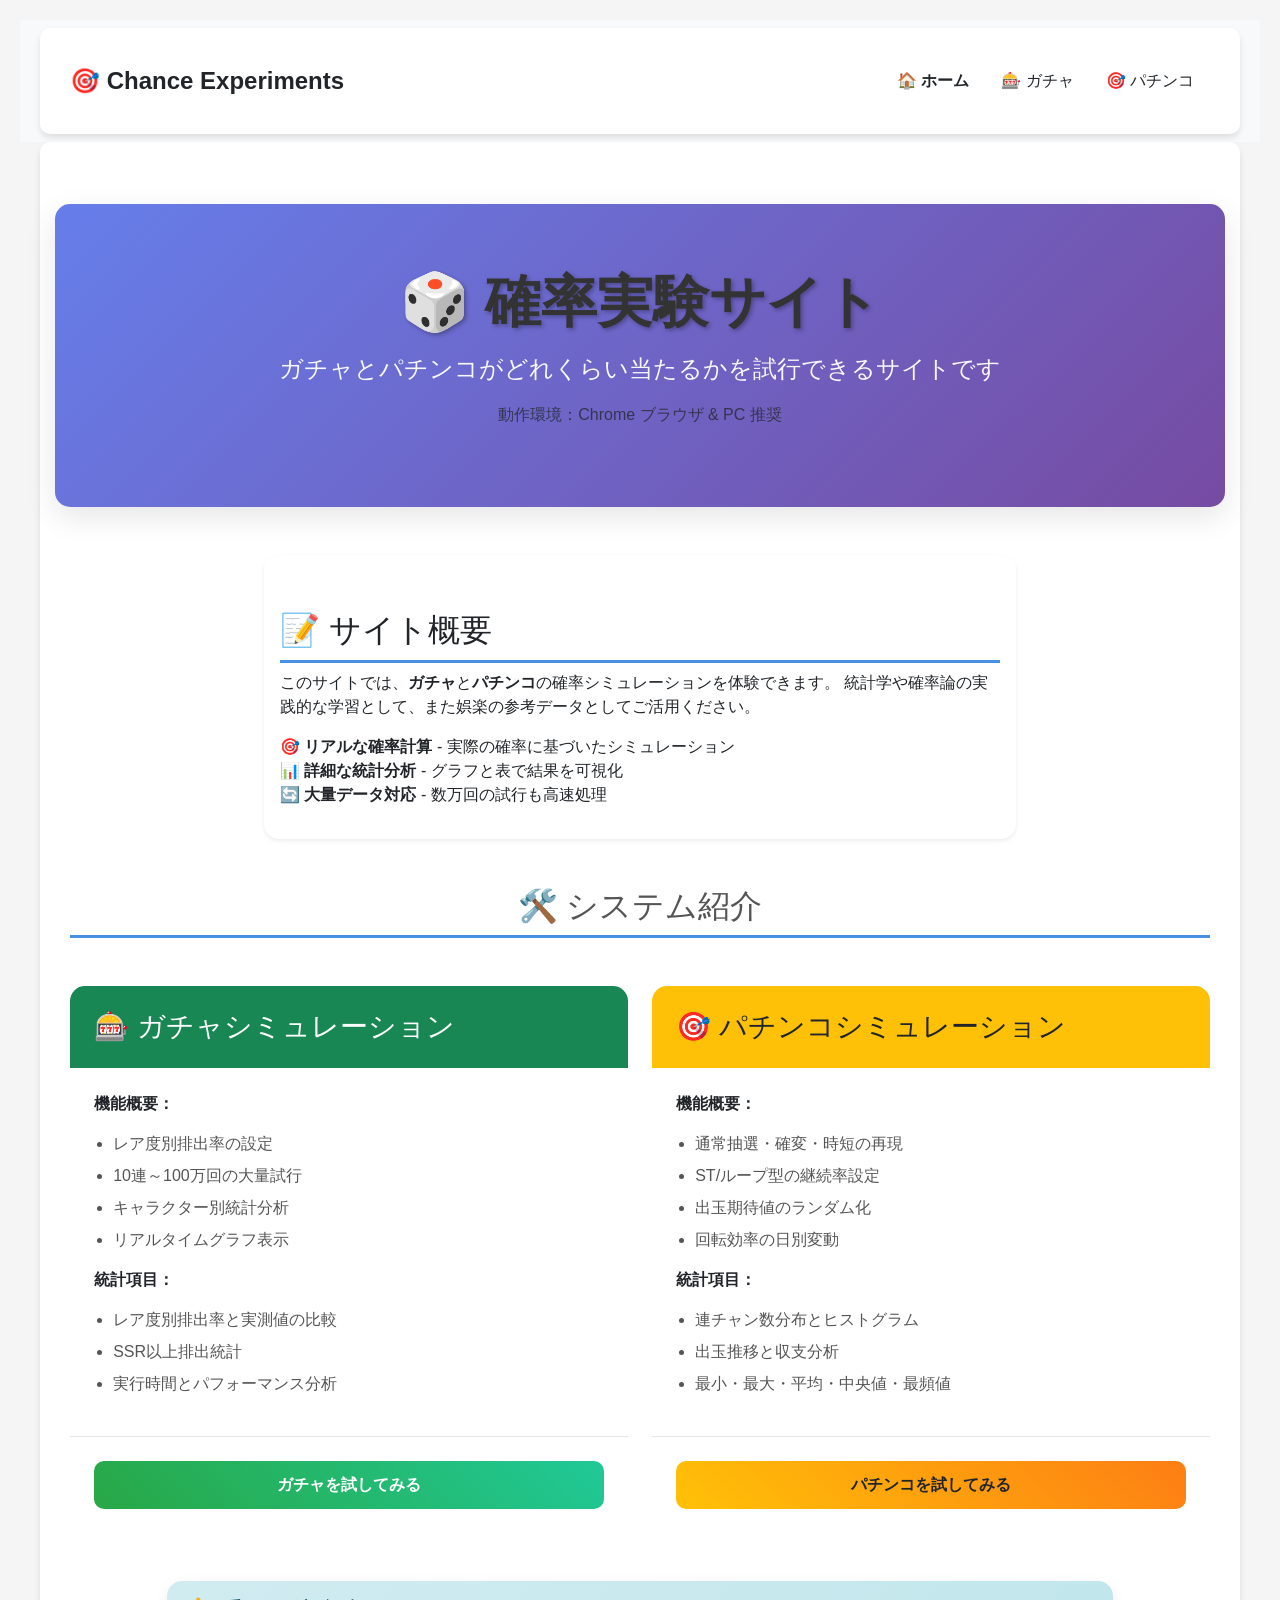
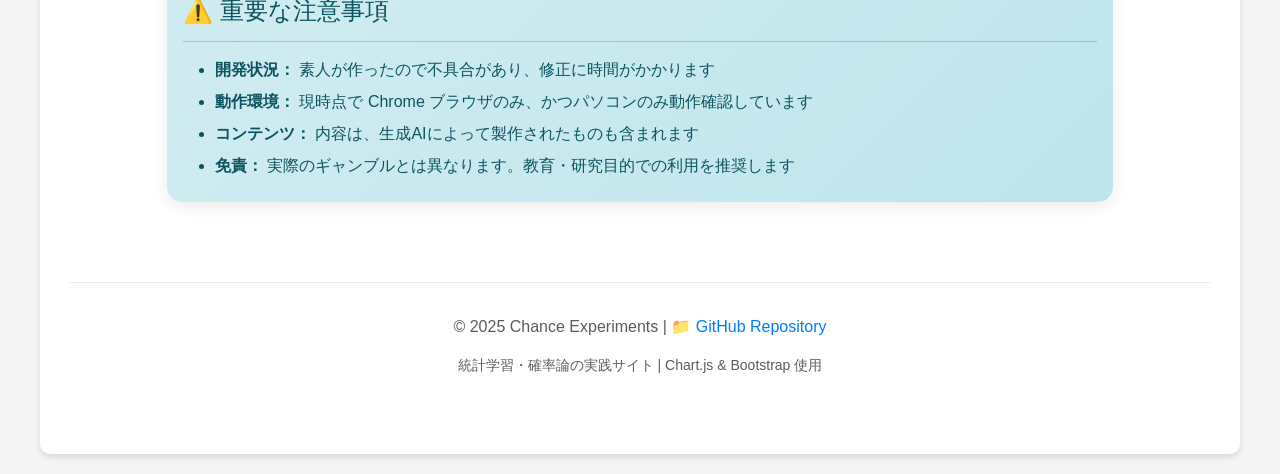
==== docs/html/home.html @ 601f9fd5 "いったん完成 ガチャ、パチンコのシステムのとりあえずの完成" ====
<!DOCTYPE html>
<html lang="ja">
<head>
    <meta charset="UTF-8">
    <meta name="viewport" content="width=device-width, initial-scale=1.0">
    <title>確率実験サイト - Chance Experiments</title>
    <link href="https://cdn.jsdelivr.net/npm/bootstrap@5.3.0/dist/css/bootstrap.min.css" rel="stylesheet">
    <link rel="stylesheet" href="../css/home.css">
    <link rel="stylesheet" href="../css/gacha.css">
</head>
<body>
    <!-- 統一ヘッダーの読み込み -->
    <div id="header-placeholder"></div>
    
    <script>
        // ヘッダーを動的に読み込み
        fetch('header.html')
            .then(response => response.text())
            .then(data => {
                document.getElementById('header-placeholder').innerHTML = data;
                // 現在のページにactiveクラスを追加
                const currentPage = 'home.html';
                const links = document.querySelectorAll('.nav-link');
                links.forEach(link => {
                    if (link.getAttribute('href') === currentPage) {
                        link.classList.add('active');
                        link.style.fontWeight = 'bold';
                    }
                });
            });
    </script>

    <div class="container">
        <!-- ヒーローセクション -->
        <div class="hero-section">
            <h1 class="display-4">🎲 確率実験サイト</h1>
            <p class="lead">ガチャとパチンコがどれくらい当たるかを試行できるサイトです</p>
            <p class="text-muted">動作環境：Chrome ブラウザ & PC 推奨</p>
        </div>

        <!-- 要旨セクション -->
        <div class="summary-section">
            <div class="row">
                <div class="col-md-8 mx-auto">
                    <div class="card shadow-sm">
                        <div class="card-body">
                            <h2 class="card-title">📝 サイト概要</h2>
                            <p class="card-text">
                                このサイトでは、<strong>ガチャ</strong>と<strong>パチンコ</strong>の確率シミュレーションを体験できます。
                                統計学や確率論の実践的な学習として、また娯楽の参考データとしてご活用ください。
                            </p>
                            <ul class="list-unstyled">
                                <li>🎯 <strong>リアルな確率計算</strong> - 実際の確率に基づいたシミュレーション</li>
                                <li>📊 <strong>詳細な統計分析</strong> - グラフと表で結果を可視化</li>
                                <li>🔄 <strong>大量データ対応</strong> - 数万回の試行も高速処理</li>
                            </ul>
                        </div>
                    </div>
                </div>
            </div>
        </div>

        <!-- システム説明セクション -->
        <div class="systems-section">
            <h2 class="text-center mb-5">🛠️ システム紹介</h2>
            <div class="row g-4">
                <!-- ガチャシステム -->
                <div class="col-md-6">
                    <div class="card h-100 system-card">
                        <div class="card-header bg-success text-white">
                            <h3 class="card-title mb-0">🎰 ガチャシミュレーション</h3>
                        </div>
                        <div class="card-body">
                            <p><strong>機能概要：</strong></p>
                            <ul>
                                <li>レア度別排出率の設定</li>
                                <li>10連～100万回の大量試行</li>
                                <li>キャラクター別統計分析</li>
                                <li>リアルタイムグラフ表示</li>
                            </ul>
                            <p><strong>統計項目：</strong></p>
                            <ul>
                                <li>レア度別排出率と実測値の比較</li>
                                <li>SSR以上排出統計</li>
                                <li>実行時間とパフォーマンス分析</li>
                            </ul>
                        </div>
                        <div class="card-footer">
                            <a href="gacha.html" class="btn btn-success w-100">ガチャを試してみる</a>
                        </div>
                    </div>
                </div>

                <!-- パチンコシステム -->
                <div class="col-md-6">
                    <div class="card h-100 system-card">
                        <div class="card-header bg-warning text-dark">
                            <h3 class="card-title mb-0">🎯 パチンコシミュレーション</h3>
                        </div>
                        <div class="card-body">
                            <p><strong>機能概要：</strong></p>
                            <ul>
                                <li>通常抽選・確変・時短の再現</li>
                                <li>ST/ループ型の継続率設定</li>
                                <li>出玉期待値のランダム化</li>
                                <li>回転効率の日別変動</li>
                            </ul>
                            <p><strong>統計項目：</strong></p>
                            <ul>
                                <li>連チャン数分布とヒストグラム</li>
                                <li>出玉推移と収支分析</li>
                                <li>最小・最大・平均・中央値・最頻値</li>
                            </ul>
                        </div>
                        <div class="card-footer">
                            <a href="pachinko.html" class="btn btn-warning w-100">パチンコを試してみる</a>
                        </div>
                    </div>
                </div>
            </div>
        </div>

        <!-- 注意事項セクション -->
        <div class="notice-section">
            <div class="row">
                <div class="col-md-10 mx-auto">
                    <div class="alert alert-info">
                        <h4 class="alert-heading">⚠️ 重要な注意事項</h4>
                        <hr>
                        <ul class="mb-0">
                            <li><strong>開発状況：</strong> 素人が作ったので不具合があり、修正に時間がかかります</li>
                            <li><strong>動作環境：</strong> 現時点で Chrome ブラウザのみ、かつパソコンのみ動作確認しています</li>
                            <li><strong>コンテンツ：</strong> 内容は、生成AIによって製作されたものも含まれます</li>
                            <li><strong>免責：</strong> 実際のギャンブルとは異なります。教育・研究目的での利用を推奨します</li>
                        </ul>
                    </div>
                </div>
            </div>
        </div>

        <!-- フッター -->
        <footer class="footer-section">
            <div class="text-center">
                <p class="text-muted">
                    &copy; 2025 Chance Experiments | 
                    <a href="https://github.com/86-an/chance-experiments" target="_blank" class="text-decoration-none">
                        📁 GitHub Repository
                    </a>
                </p>
                <p class="small text-muted">
                    統計学習・確率論の実践サイト | Chart.js & Bootstrap 使用
                </p>
            </div>
        </footer>
    </div>

    <script src="https://cdn.jsdelivr.net/npm/bootstrap@5.3.0/dist/js/bootstrap.bundle.min.js"></script>
</body>
</html>
---- docs/css/home.css ----
/* Home Page Specific Styles */

/* ヒーローセクション */
.hero-section {
    background: linear-gradient(135deg, #667eea 0%, #764ba2 100%);
    color: white;
    text-align: center;
    padding: 4rem 2rem;
    margin: 2rem -15px;
    border-radius: 15px;
    box-shadow: 0 10px 30px rgba(0, 0, 0, 0.1);
}

.hero-section .display-4 {
    font-weight: 700;
    margin-bottom: 1rem;
    text-shadow: 2px 2px 4px rgba(0, 0, 0, 0.3);
}

.hero-section .lead {
    font-size: 1.5rem;
    margin-bottom: 1rem;
    opacity: 0.95;
}

/* セクション共通スタイル */
.summary-section,
.systems-section,
.notice-section {
    margin: 3rem 0;
}

.summary-section .card {
    border: none;
    border-radius: 15px;
    transition: transform 0.3s ease, box-shadow 0.3s ease;
}

.summary-section .card:hover {
    transform: translateY(-5px);
    box-shadow: 0 15px 35px rgba(0, 0, 0, 0.1);
}

/* システムカード */
.system-card {
    border: none;
    border-radius: 15px;
    transition: transform 0.3s ease, box-shadow 0.3s ease;
    overflow: hidden;
}

.system-card:hover {
    transform: translateY(-8px);
    box-shadow: 0 20px 40px rgba(0, 0, 0, 0.15);
}

.system-card .card-header {
    border-bottom: none;
    padding: 1.5rem;
    font-weight: 600;
}

.system-card .card-body {
    padding: 1.5rem;
}

.system-card .card-body ul {
    padding-left: 1.2rem;
}

.system-card .card-body li {
    margin-bottom: 0.5rem;
    color: #555;
}

.system-card .card-footer {
    background: transparent;
    border-top: 1px solid rgba(0, 0, 0, 0.1);
    padding: 1.5rem;
}

/* ボタンスタイル */
.btn {
    border-radius: 10px;
    font-weight: 600;
    padding: 0.75rem 1.5rem;
    transition: all 0.3s ease;
    text-transform: none;
}

.btn:hover {
    transform: translateY(-2px);
    box-shadow: 0 8px 20px rgba(0, 0, 0, 0.2);
}

.btn-success {
    background: linear-gradient(45deg, #28a745, #20c997);
    border: none;
}

.btn-warning {
    background: linear-gradient(45deg, #ffc107, #fd7e14);
    border: none;
    color: #212529;
}

/* 注意事項セクション */
.notice-section .alert {
    border: none;
    border-radius: 15px;
    box-shadow: 0 5px 15px rgba(0, 0, 0, 0.08);
}

.notice-section .alert-info {
    background: linear-gradient(135deg, #d1ecf1, #bee5eb);
    color: #0c5460;
}

.notice-section .alert ul li {
    margin-bottom: 0.5rem;
}

/* フッター */
.footer-section {
    margin-top: 4rem;
    padding: 2rem 0;
    border-top: 1px solid #e9ecef;
}

.footer-section a {
    color: #007bff;
    transition: color 0.3s ease;
}

.footer-section a:hover {
    color: #0056b3;
}

/* ナビゲーション */
.navbar-brand {
    font-weight: 700;
    font-size: 1.5rem;
}

.navbar-nav .nav-link {
    font-weight: 500;
    margin: 0 0.5rem;
    border-radius: 8px;
    transition: background-color 0.3s ease;
}

.navbar-nav .nav-link:hover {
    background-color: rgba(255, 255, 255, 0.1);
}

/* レスポンシブ対応 */
@media (max-width: 768px) {
    .hero-section {
        padding: 2rem 1rem;
        margin: 1rem -15px;
    }
    
    .hero-section .display-4 {
        font-size: 2rem;
    }
    
    .hero-section .lead {
        font-size: 1.2rem;
    }
    
    .system-card .card-body {
        padding: 1rem;
    }
    
    .systems-section,
    .summary-section,
    .notice-section {
        margin: 2rem 0;
    }
}

/* アニメーション */
@keyframes fadeInUp {
    from {
        opacity: 0;
        transform: translateY(30px);
    }
    to {
        opacity: 1;
        transform: translateY(0);
    }
}

.summary-section,
.systems-section,
.notice-section {
    animation: fadeInUp 0.6s ease-out;
}

/* カスタムスクロールバー（Webkit系ブラウザ） */
::-webkit-scrollbar {
    width: 8px;
}

::-webkit-scrollbar-track {
    background: #f1f1f1;
    border-radius: 10px;
}

::-webkit-scrollbar-thumb {
    background: linear-gradient(45deg, #667eea, #764ba2);
    border-radius: 10px;
}

::-webkit-scrollbar-thumb:hover {
    background: linear-gradient(45deg, #5a67d8, #6b46c1);
}
---- docs/css/gacha.css ----
body {
    font-family: 'Segoe UI', Tahoma, Geneva, Verdana, sans-serif;
    margin: 0;
    padding: 20px;
    background-color: #f5f5f5;
}

.container {
    max-width: 1200px;
    margin: 0 auto;
    background: white;
    border-radius: 10px;
    padding: 30px;
    box-shadow: 0 4px 6px rgba(0,0,0,0.1);
}

h1 {
    color: #333;
    text-align: center;
    margin-bottom: 30px;
    font-size: 2.5em;
}

h2 {
    color: #555;
    border-bottom: 3px solid #4a90e2;
    padding-bottom: 10px;
    margin-top: 40px;
}

.stats-grid {
    display: grid;
    grid-template-columns: repeat(auto-fit, minmax(300px, 1fr));
    gap: 20px;
    margin: 20px 0;
}

.stat-card {
    background: linear-gradient(135deg, #667eea 0%, #764ba2 100%);
    color: white;
    padding: 20px;
    border-radius: 10px;
    box-shadow: 0 4px 8px rgba(0,0,0,0.1);
}

.stat-card h3 {
    margin: 0 0 15px 0;
    font-size: 1.2em;
}

.stat-value {
    font-size: 1.8em;
    font-weight: bold;
    margin: 5px 0;
}

.chart-container {
    margin: 30px 0;
    height: 400px;
    position: relative;
}

table {
    width: 100%;
    border-collapse: collapse;
    margin: 20px 0;
    background: white;
    border-radius: 8px;
    overflow: hidden;
    box-shadow: 0 2px 4px rgba(0,0,0,0.1);
}

th, td {
    padding: 12px 15px;
    text-align: left;
    border-bottom: 1px solid #ddd;
}

th {
    background: linear-gradient(135deg, #4a90e2, #357abd);
    color: white;
    font-weight: bold;
}

tr:hover {
    background-color: #f8f9fa;
}

.rarity-ur { color: #ff6b6b; font-weight: bold; }
.rarity-ssr { color: #ffa726; font-weight: bold; }
.rarity-sr { color: #42a5f5; font-weight: bold; }
.rarity-r { color: #66bb6a; font-weight: bold; }
.rarity-n { color: #78909c; }

.loading {
    text-align: center;
    padding: 50px;
    font-size: 1.2em;
    color: #666;
}

.controls {
    background: #f8f9fa;
    padding: 20px;
    border-radius: 8px;
    margin-bottom: 30px;
}

.button-group {
    display: flex;
    gap: 10px;
    flex-wrap: wrap;
}

button {
    background: linear-gradient(135deg, #4a90e2, #357abd);
    color: white;
    border: none;
    padding: 12px 24px;
    border-radius: 6px;
    cursor: pointer;
    font-size: 1em;
    transition: transform 0.2s;
}

button:hover {
    transform: translateY(-2px);
    box-shadow: 0 4px 8px rgba(0,0,0,0.2);
}

button:active {
    transform: translateY(0);
}

.analysis-section {
    background: #f8f9fa;
    padding: 20px;
    border-radius: 8px;
    margin: 20px 0;
}
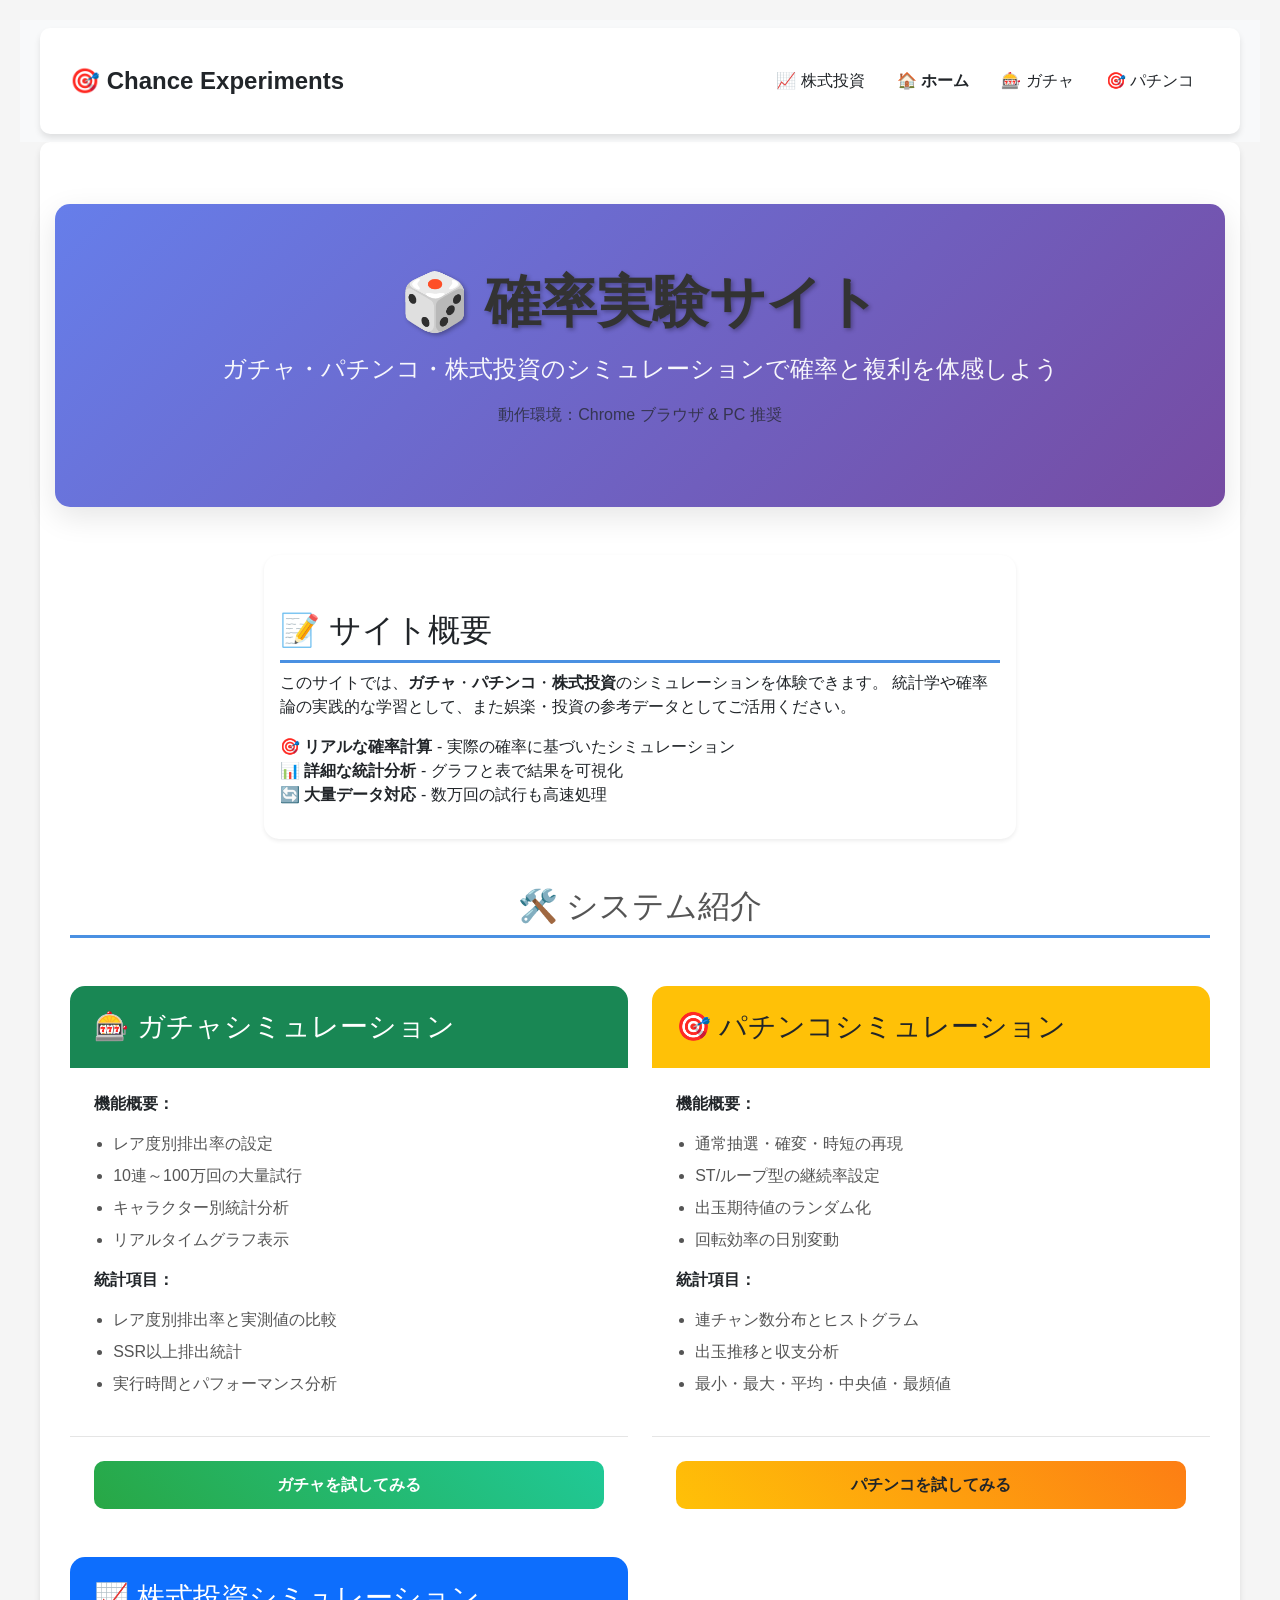
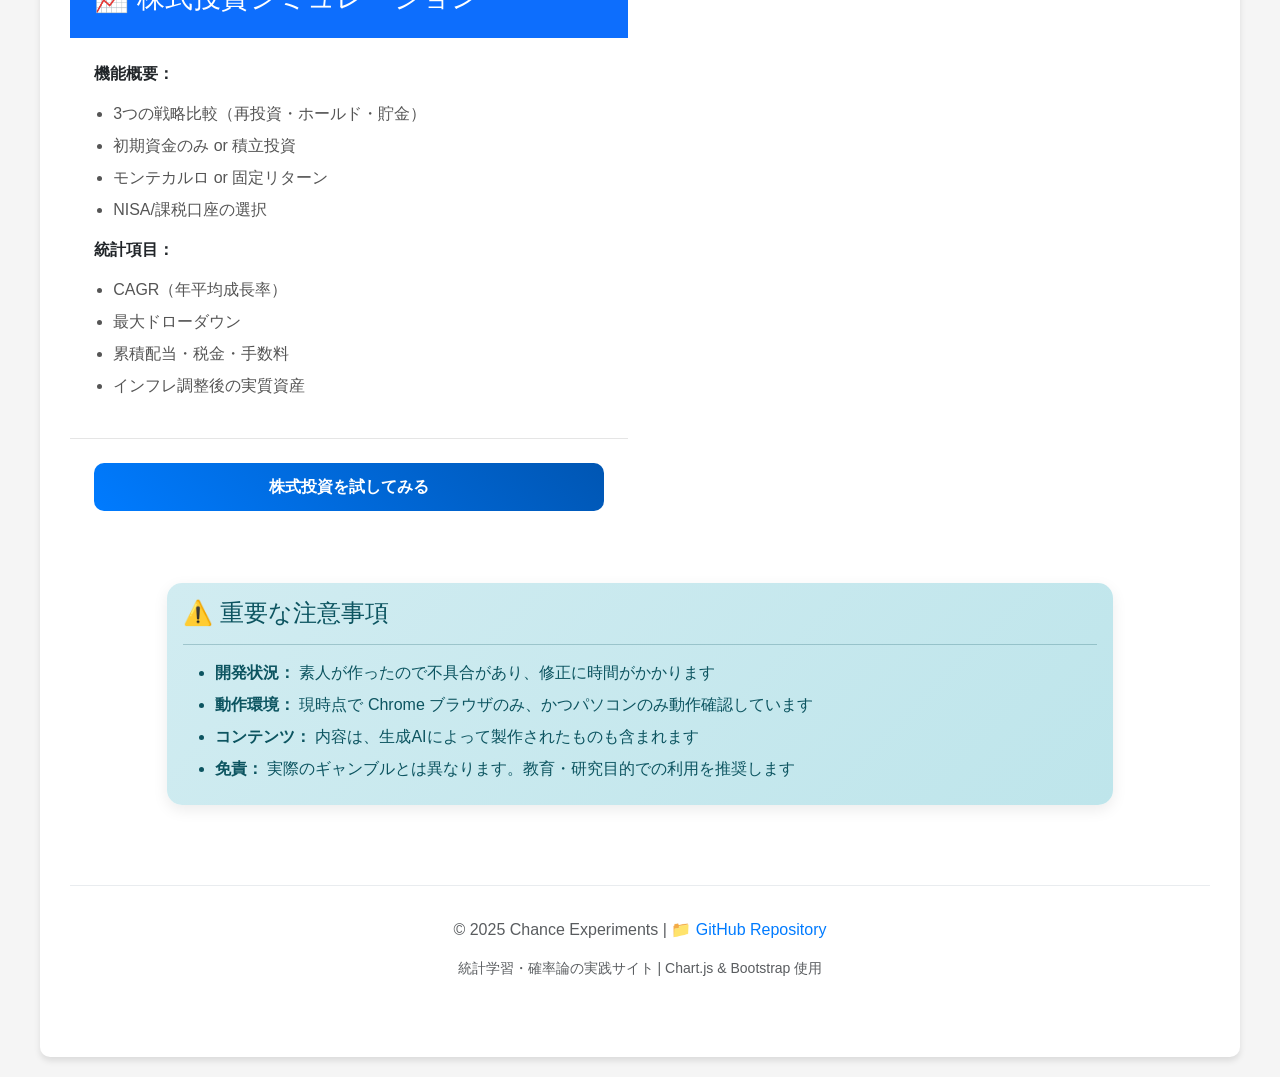
==== commit ca476f8b: "add home.html with stock home.htmlに株のシミュレーターの説明を追加" ====
--- a/docs/html/home.html
+++ b/docs/html/home.html
@@ -34,7 +34,7 @@
         <!-- ヒーローセクション -->
         <div class="hero-section">
             <h1 class="display-4">🎲 確率実験サイト</h1>
-            <p class="lead">ガチャとパチンコがどれくらい当たるかを試行できるサイトです</p>
+            <p class="lead">ガチャ・パチンコ・株式投資のシミュレーションで確率と複利を体感しよう</p>
             <p class="text-muted">動作環境：Chrome ブラウザ & PC 推奨</p>
         </div>
 
@@ -46,8 +46,8 @@
                         <div class="card-body">
                             <h2 class="card-title">📝 サイト概要</h2>
                             <p class="card-text">
-                                このサイトでは、<strong>ガチャ</strong>と<strong>パチンコ</strong>の確率シミュレーションを体験できます。
-                                統計学や確率論の実践的な学習として、また娯楽の参考データとしてご活用ください。
+                                このサイトでは、<strong>ガチャ</strong>・<strong>パチンコ</strong>・<strong>株式投資</strong>のシミュレーションを体験できます。
+                                統計学や確率論の実践的な学習として、また娯楽・投資の参考データとしてご活用ください。
                             </p>
                             <ul class="list-unstyled">
                                 <li>🎯 <strong>リアルな確率計算</strong> - 実際の確率に基づいたシミュレーション</li>
@@ -117,6 +117,34 @@
                         </div>
                     </div>
                 </div>
+
+                <!-- 株式投資システム -->
+                <div class="col-md-6">
+                    <div class="card h-100 system-card">
+                        <div class="card-header bg-primary text-white">
+                            <h3 class="card-title mb-0">📈 株式投資シミュレーション</h3>
+                        </div>
+                        <div class="card-body">
+                            <p><strong>機能概要：</strong></p>
+                            <ul>
+                                <li>3つの戦略比較（再投資・ホールド・貯金）</li>
+                                <li>初期資金のみ or 積立投資</li>
+                                <li>モンテカルロ or 固定リターン</li>
+                                <li>NISA/課税口座の選択</li>
+                            </ul>
+                            <p><strong>統計項目：</strong></p>
+                            <ul>
+                                <li>CAGR（年平均成長率）</li>
+                                <li>最大ドローダウン</li>
+                                <li>累積配当・税金・手数料</li>
+                                <li>インフレ調整後の実質資産</li>
+                            </ul>
+                        </div>
+                        <div class="card-footer">
+                            <a href="stock.html" class="btn btn-primary w-100">株式投資を試してみる</a>
+                        </div>
+                    </div>
+                </div>
             </div>
         </div>
 
--- a/docs/css/home.css
+++ b/docs/css/home.css
@@ -104,6 +104,11 @@
     color: #212529;
 }
 
+.btn-primary {
+    background: linear-gradient(45deg, #007bff, #0056b3);
+    border: none;
+}
+
 /* 注意事項セクション */
 .notice-section .alert {
     border: none;
